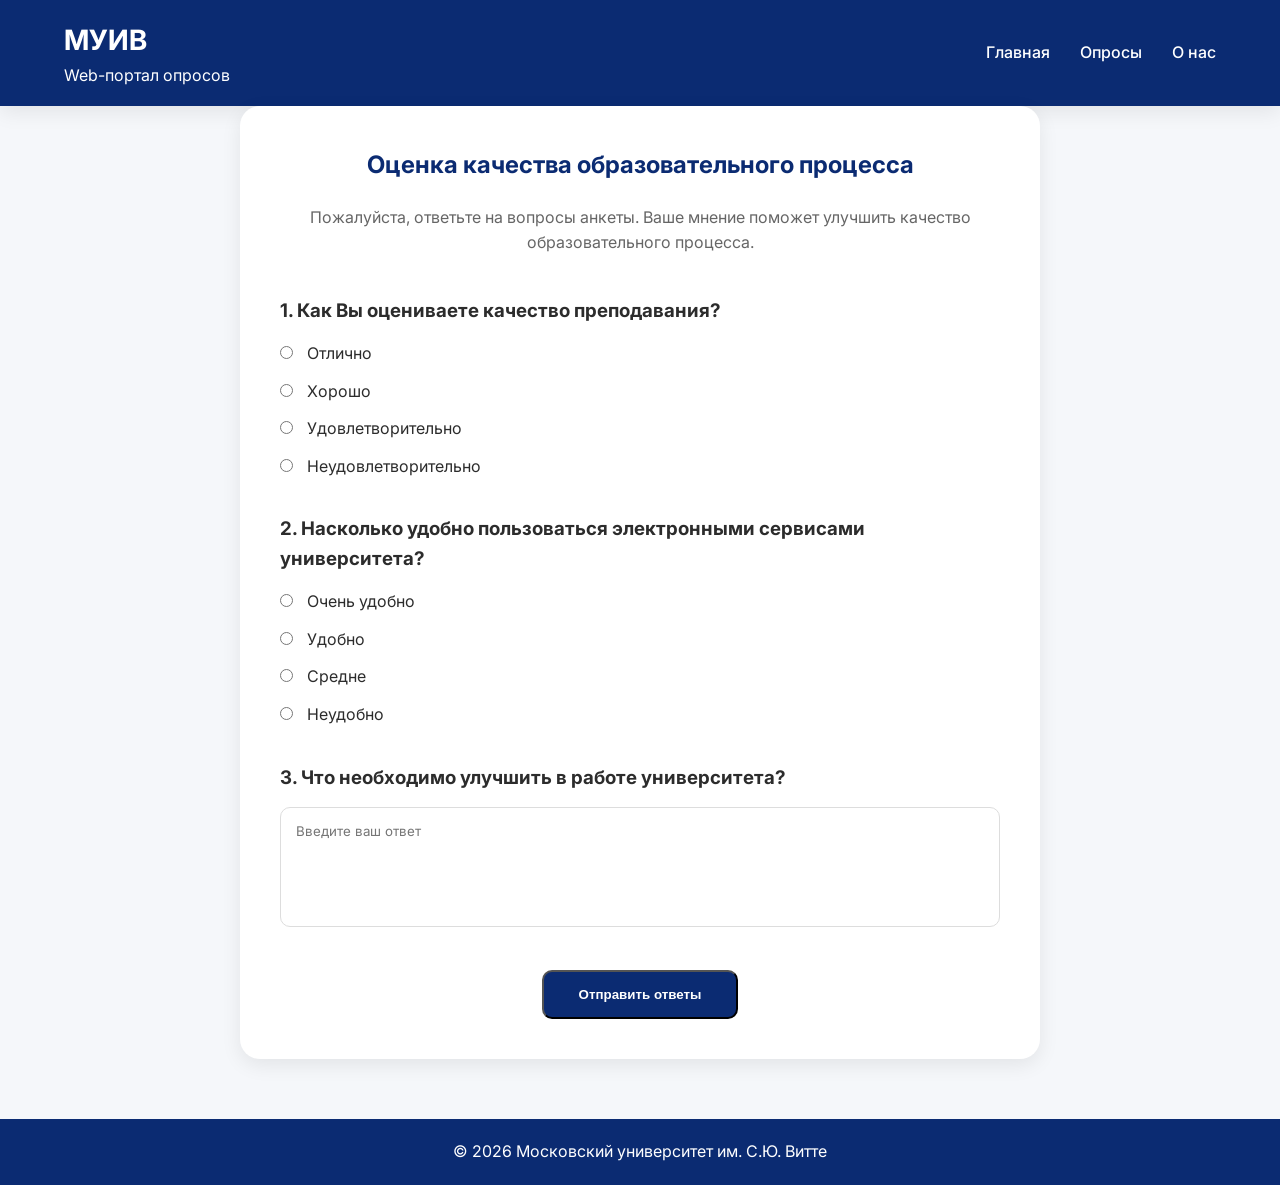
==== poll.html @ 3cb4af17 "Добавлены вопросы для прохождения опроса о качестве образовательного процесса" ====
<!DOCTYPE html>
<html lang="ru">

<head>

<meta charset="UTF-8">
<meta name="viewport" content="width=device-width, initial-scale=1.0">

<title>Прохождение опроса</title>

<link rel="preconnect" href="https://fonts.googleapis.com">
<link rel="preconnect" href="https://fonts.gstatic.com" crossorigin>

<link href="https://fonts.googleapis.com/css2?family=Inter:wght@300;400;500;600;700&display=swap" rel="stylesheet">

<link rel="stylesheet" href="css/style.css">

</head>


<body>


<header>

<div class="container">

<div class="logo">

<a href="index.html">

<span>МУИВ</span>

<small>Web-портал опросов</small>

</a>

</div>


<nav>

<ul class="menu">

<li><a href="index.html">Главная</a></li>

<li><a href="polls.html">Опросы</a></li>

<li><a href="about.html">О нас</a></li>

</ul>

</nav>

</div>

</header>



<main>


<section class="poll-page">


<div class="container">


<div class="poll-box">


<h1>
Оценка качества образовательного процесса
</h1>


<p class="poll-description">

Пожалуйста, ответьте на вопросы анкеты.
Ваше мнение поможет улучшить качество образовательного процесса.

</p>



<form>



<div class="question">

<h3>
1. Как Вы оцениваете качество преподавания?
</h3>


<label>
<input type="radio" name="q1">
Отлично
</label>


<label>
<input type="radio" name="q1">
Хорошо
</label>


<label>
<input type="radio" name="q1">
Удовлетворительно
</label>


<label>
<input type="radio" name="q1">
Неудовлетворительно
</label>


</div>




<div class="question">

<h3>
2. Насколько удобно пользоваться электронными сервисами университета?
</h3>


<label>
<input type="radio" name="q2">
Очень удобно
</label>


<label>
<input type="radio" name="q2">
Удобно
</label>


<label>
<input type="radio" name="q2">
Средне
</label>


<label>
<input type="radio" name="q2">
Неудобно
</label>


</div>





<div class="question">


<h3>
3. Что необходимо улучшить в работе университета?
</h3>


<textarea placeholder="Введите ваш ответ"></textarea>


</div>



<button class="btn" type="submit">

Отправить ответы

</button>



</form>


</div>


</div>


</section>



</main>



<footer>

© 2026 Московский университет им. С.Ю. Витте

</footer>



</body>

</html>
---- css/style.css ----
* {
    margin: 0;
    padding: 0;
    box-sizing: border-box;
}

:root{
   
    --primary:#0b2b72;      
    --primary-dark:#16235A;
    --secondary:#8B1E3F;    
    --secondary-dark:#6F1732;
    --background:#F5F7FA;
    --white:#FFFFFF;
    --text:#2C2C2C;
    --border:#D8DCE5;

    --radius:12px;
    --shadow:0 6px 20px rgba(0,0,0,.08);

    --transition:.25s;
}

body{

    font-family: 'Inter', sans-serif;

    background:var(--background);

    color:var(--text);

    line-height:1.6;
}

.container{

    width:90%;
    
    max-width:1200px;

    margin:auto;


}

header{

    background:var(--primary);

    color:white;

    padding:18px 0;

    box-shadow:var(--shadow);
}

header .container{

    display:flex;

    justify-content:space-between;

    align-items:center;
}

.logo{

    font-size:24px;

    font-weight:700;
}

.logo a{

    display:flex;

    flex-direction:column;

    text-decoration:none;

    color:white;
}

.logo span{

    font-size:28px;

    color:white;
}

.logo small{

    font-size:16px;

    font-weight:400;

    color:white;
}

nav ul{

    display:flex;

    list-style:none;

    gap:30px;
}

nav a{

    color:white;

    text-decoration:none;

    transition:var(--transition);

    font-weight:500;
}

nav a:hover{

    color:#dbeafe;
}

.hero{

    margin-top:60px;

    background:white;

    border-radius:var(--radius);

    box-shadow:var(--shadow);

    padding:70px;

    text-align:center;
}

.hero h1{

    font-size:42px;

    color:var(--primary);

    margin-bottom:20px;
}

.hero p{

    font-size:18px;

    color:var(--text-light);

    margin-bottom:35px;
}

.btn{

    display:inline-block;

    background:var(--primary);

    color:white;

    padding:15px 35px;

    border-radius:10px;

    text-decoration:none;

    transition:var(--transition);

    font-weight:600;
}

.btn:hover{

    background:var(--primary-dark);

    transform:translateY(-2px);
}

html{

    height:100%;
}

body{

    min-height:100%;

    display:flex;

    flex-direction:column;
}

main{

    flex:1;
}

footer{

    background:var(--primary);

    color:white;

    text-align:center;

    padding:20px;

    margin-top:60px;
}

.login-box{

    max-width:420px;

    margin:80px auto;

    background:white;

    padding:40px;

    border-radius:20px;

    box-shadow:var(--shadow);
}

.login-box h2{

    text-align:center;

    margin-bottom:30px;

    color:var(--primary);
}

.login-box form{

    display:flex;

    flex-direction:column;
}

.login-box label{

    margin-bottom:8px;

    font-weight:600;
}

.login-box input{

    margin-bottom:20px;

    padding:14px;

    border:1px solid var(--border);

    border-radius:10px;

    font-size:16px;

    font-family:'Inter', sans-serif;
}

.login-box input:focus{

    outline:none;

    border-color:var(--primary);
}

.login-box .btn{

    width:100%;

    border:none;

    cursor:pointer;
}

#pools

.polls-page{

    margin:60px 0;

}

.polls-page h1{

    text-align:center;

    color:var(--primary);

    margin-bottom:40px;

}

.polls{

    display:flex;

    justify-content:space-between;

    flex-wrap:wrap;

}

.poll-card{

    width:48%;

    background:white;

    padding:30px;

    margin-bottom:30px;

    border-radius:15px;

    box-shadow:var(--shadow);

    transition:0.3s;

    display:flex;

    flex-direction:column;

    min-height:300px;

}

.poll-card h2{

    color:var(--primary);

    margin-bottom:20px;

    min-height:80px;

}

.poll-card p{

    margin-bottom:12px;

    min-height:25px;

}

.poll-card .btn{

    margin-top:auto;

    align-self:flex-start;

    padding: 10px 25px;

    font-size: 16px;



}

.poll-card:hover{

    transform:translateY(-5px);

    box-shadow:0 12px 30px rgba(0,0,0,0.15);

}

#about

.about{

    max-width:1000px;

    margin:60px auto;

    background:white;

    padding:50px;

    border-radius:20px;

    box-shadow:var(--shadow);
}

.about h1{

    color:var(--primary);

    margin-bottom:25px;

    text-align:center;
}

.about h2{

    color:var(--primary);

    margin-top:35px;

    margin-bottom:15px;
}

.about p{

    margin-bottom:18px;

    text-align:justify;
}

.about ul{

    margin-left:25px;

    line-height:2;
}

#poll

.poll-page{

    padding:60px 0;

}


.poll-box{

    max-width:800px;

    margin:auto;

    background:white;

    padding:40px;

    border-radius:20px;

    box-shadow:var(--shadow);

}



.poll-box h1{

    text-align:center;

    color:var(--primary);

    margin-bottom:20px;

}



.poll-description{

    text-align:center;

    margin-bottom:40px;

    color:#666;

}



.question{

    margin-bottom:35px;

}



.question h3{

    margin-bottom:15px;

}



.question label{

    display:block;

    margin-bottom:12px;

    font-size:16px;

    cursor:pointer;

}



.question input{

    margin-right:10px;

}



.question textarea{


    width:100%;

    height:120px;

    padding:15px;

    border-radius:10px;

    border:1px solid #ddd;

    font-family:'Inter', sans-serif;

    resize:none;


}



.poll-box .btn{

    display:block;

    margin:30px auto 0;

}
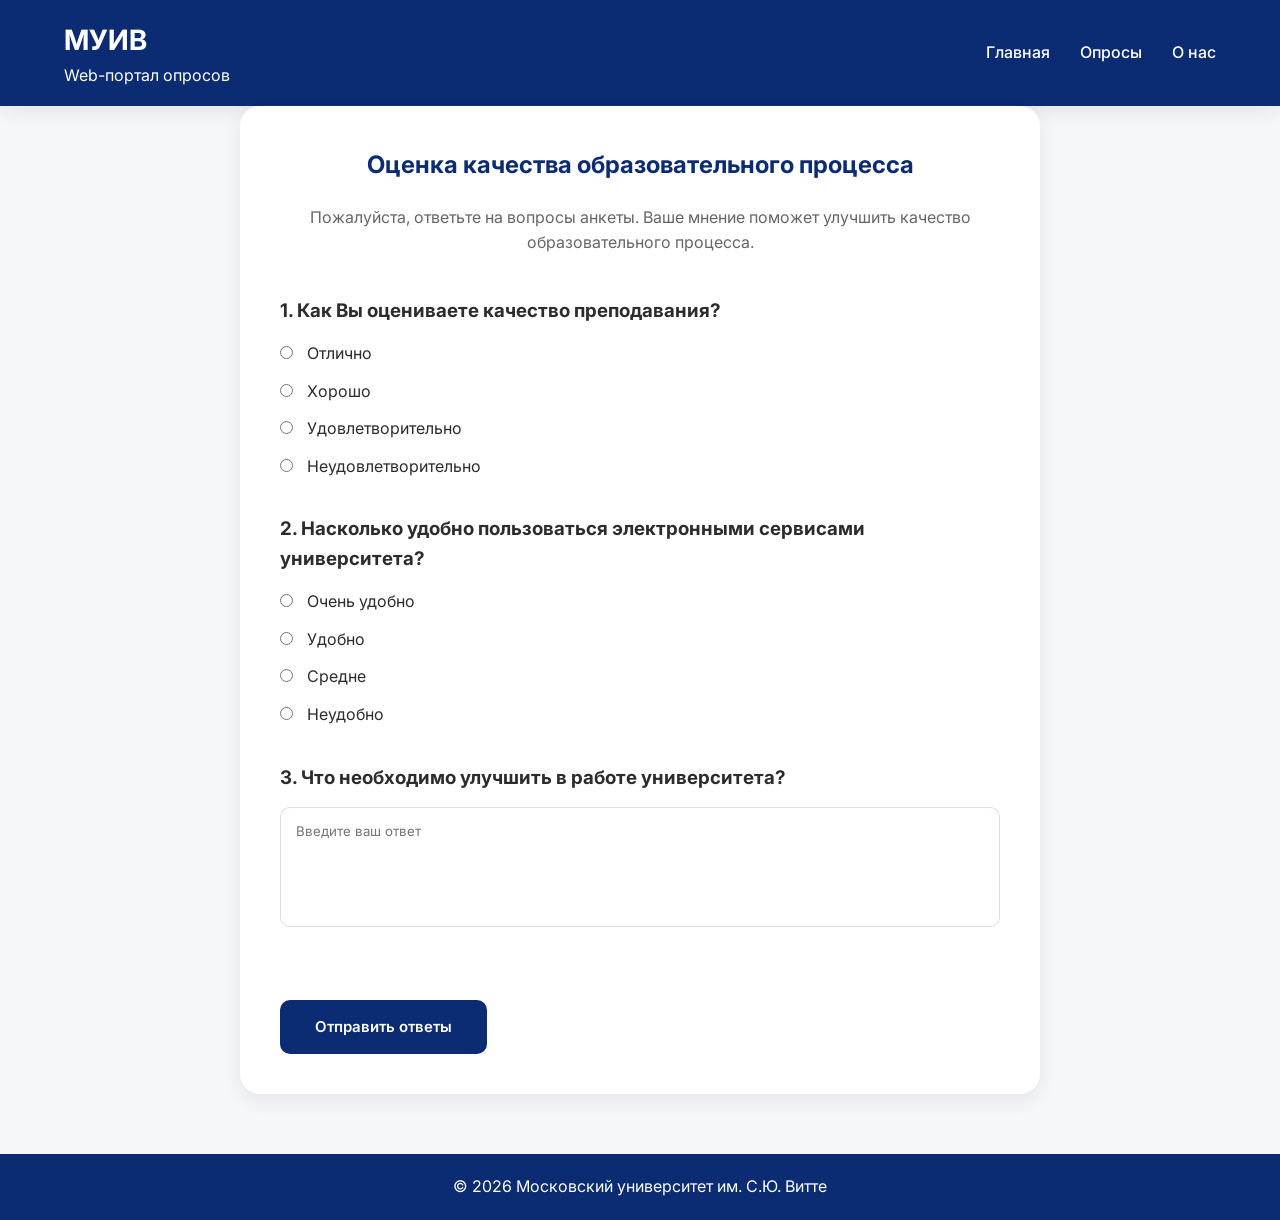
==== commit 22a5537f: "Добавлена кнопка отправить ответы и страница с благодарностью прохождения опроса" ====
--- a/poll.html
+++ b/poll.html
@@ -176,11 +176,11 @@
 
 
 
-<button class="btn" type="submit">
-
-Отправить ответы
-
-</button>
+<a href="thank-you-poll.html" class="btn">
+    
+    Отправить ответы
+
+</a>
 
 
 
--- a/css/style.css
+++ b/css/style.css
@@ -172,6 +172,15 @@
     transition:var(--transition);
 
     font-weight:600;
+
+    border:none;
+
+    font-family:'Inter', sans-serif;
+
+    font-size:15px;
+
+    cursor:pointer;
+
 }
 
 .btn:hover{
@@ -536,8 +545,50 @@
 
 .poll-box .btn{
 
-    display:block;
+    display:inline-block;
 
     margin:30px auto 0;
 
+}
+
+#results
+
+.results-page{
+    padding:60px 0;
+}
+
+.results-card{
+    width:800px;
+    margin:0 auto;
+    background:#fff;
+    padding:40px;
+    border-radius:12px;
+    box-shadow:0 3px 12px rgba(0,0,0,.1);
+}
+
+.results-card h1{
+    margin-bottom:20px;
+}
+
+.results-card h3{
+    margin-top:30px;
+    margin-bottom:15px;
+}
+
+.progress{
+    width:100%;
+    height:18px;
+    background:#e6e6e6;
+    border-radius:20px;
+    margin-bottom:20px;
+    overflow:hidden;
+}
+
+.progress-fill{
+    height:100%;
+    background:#2d72d9;
+}
+
+.results-card hr{
+    margin:25px 0;
 }
